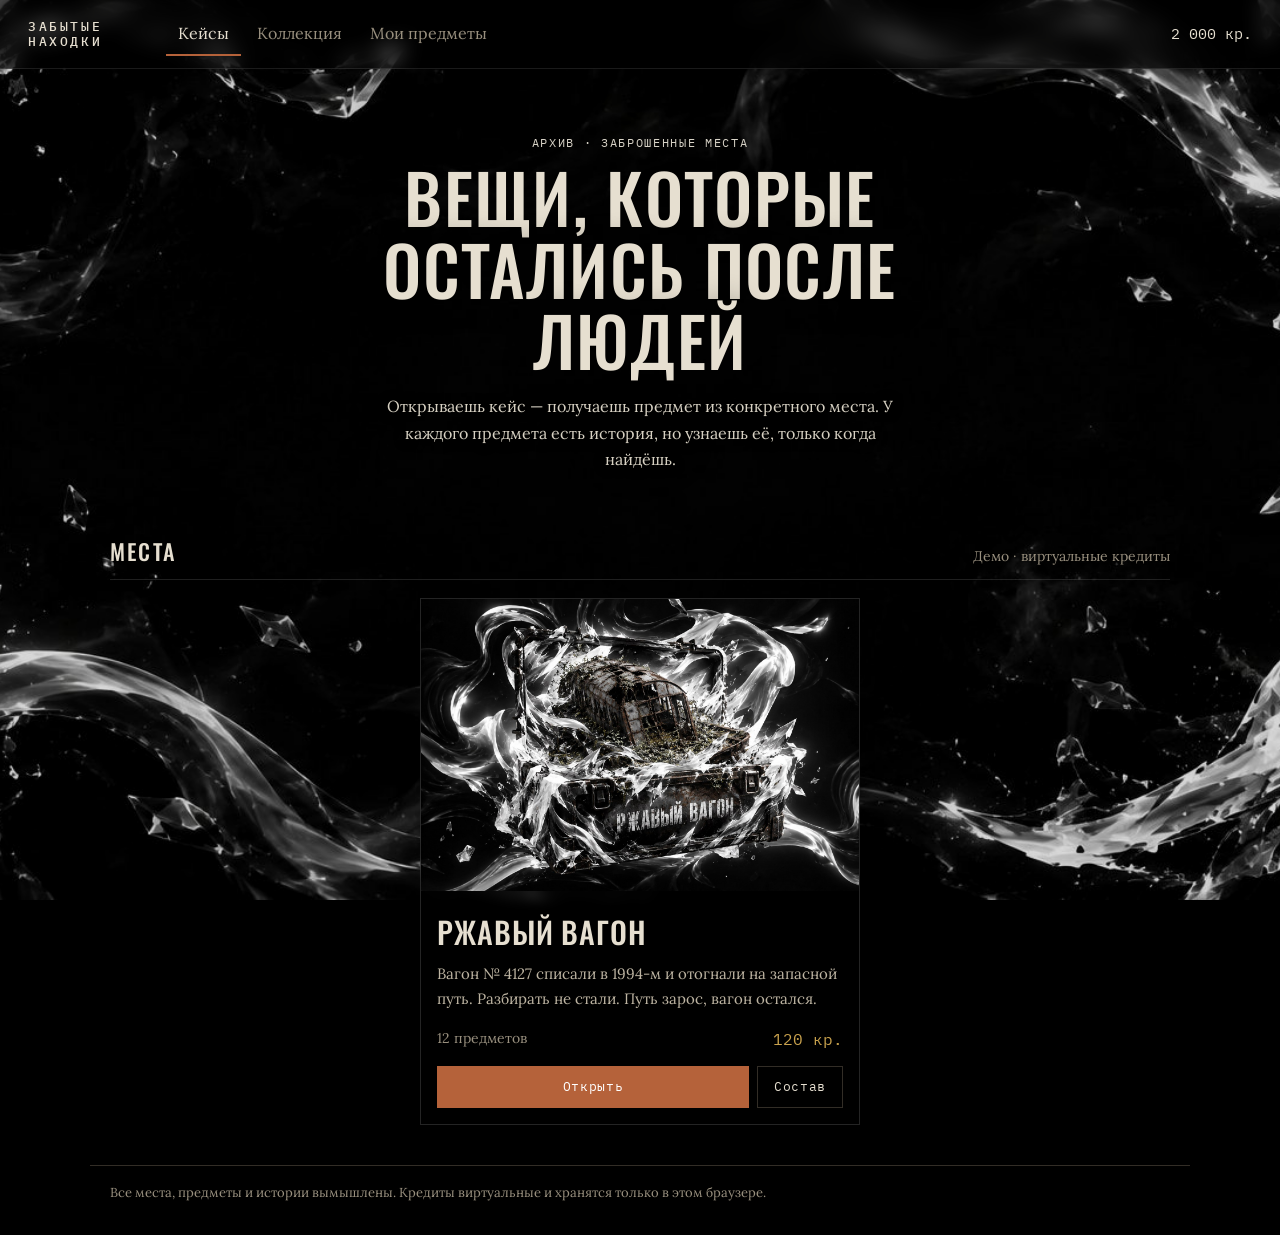
==== index.html @ 63c224f7 "Add files via upload" ====
<!doctype html>
<html lang="ru">
<head>
<meta charset="utf-8">
<meta name="viewport" content="width=device-width, initial-scale=1">
<title>Забытые находки</title>
<link rel="preconnect" href="https://fonts.googleapis.com">
<link rel="preconnect" href="https://fonts.gstatic.com" crossorigin>
<link href="https://fonts.googleapis.com/css2?family=IBM+Plex+Mono:wght@400;500&family=Lora:ital,wght@0,400;0,500;1,400&family=Oswald:wght@400;500;600&display=swap&subset=cyrillic" rel="stylesheet">
<link rel="stylesheet" href="css/style.css">
</head>
<body>
<header class="topbar">
  <div class="brand">Забытые<br>находки</div>
  <nav>
    <button class="active" data-page="cases">Кейсы</button>
    <button data-page="collection">Коллекция</button>
    <button data-page="inventory">Мои предметы</button>
  </nav>
  <div class="balance" id="balance"></div>
</header>

<main>
  <section class="hero">
    <div class="hero-text">
      <p class="label">Архив · заброшенные места</p>
      <h1>Вещи, которые остались после людей</h1>
      <p>Открываешь кейс — получаешь предмет из конкретного места. У каждого предмета есть история, но узнаешь её, только когда найдёшь.</p>
    </div>
  </section>

  <section class="page active" id="page-cases">
    <div class="section-head"><h2>Места</h2><span class="muted">Демо · виртуальные кредиты</span></div>
    <div class="case-grid" id="caseGrid"></div>
  </section>

  <section class="page" id="page-collection">
    <div class="section-head"><h2>Коллекция</h2><span class="muted" id="collectionCount"></span></div>
    <input class="search" id="collectionSearch" placeholder="Найти предмет">
    <div id="collectionBody"></div>
  </section>

  <section class="page" id="page-inventory">
    <div class="section-head"><h2>Мои предметы</h2><span class="muted" id="inventoryCount"></span></div>
    <div class="toolbar">
      <input class="search" id="inventorySearch" placeholder="Поиск в инвентаре">
      <button class="btn ghost" id="sellDupes">Продать дубликаты</button>
      <button class="btn ghost" id="sellAll">Продать всё</button>
    </div>
    <div class="item-grid" id="inventoryGrid"></div>
  </section>
</main>

<footer>Все места, предметы и истории вымышлены. Кредиты виртуальные и хранятся только в этом браузере.</footer>

<div class="backdrop" id="backdrop">
  <div class="modal" role="dialog" aria-modal="true">
    <div id="boxSpin" hidden>
      <p class="label" id="spinCase"></p>
      <div class="roll" id="rollWindow"><div class="track" id="track"></div></div>
      <button class="btn ghost" id="skipBtn">Пропустить</button>
    </div>
    <div id="boxResult" hidden>
      <p class="label" id="resCase"></p>
      <div id="resThumb"></div>
      <h2 id="resName"></h2>
      <p class="rar" id="resRarity"></p>
      <p class="story" id="resStory"></p>
      <p class="muted" id="resChance"></p>
      <div class="actions"><button class="btn ghost" id="resSell"></button><button class="btn" id="resClose">Забрать</button></div>
    </div>
    <div id="boxContents" hidden>
      <h2 id="conTitle"></h2>
      <p class="muted" id="conLead"></p>
      <div id="conList"></div>
      <div class="actions"><button class="btn" id="conOpen"></button><button class="btn ghost" id="conClose">Закрыть</button></div>
    </div>
  </div>
</div>
<div class="toast" id="toast"></div>

<script src="js/data.js"></script>
<script src="js/app.js"></script>
</body>
</html>
---- css/style.css ----
:root{--head:"Oswald","Arial Narrow",Impact,sans-serif;--body:"Lora",Georgia,serif;--mono:"IBM Plex Mono","Courier New",monospace;--bg:#12110f;--panel:#1a1815;--line:#322d26;--text:#e6dfd0;--muted:#988f7e;--rust:#b5623a;
--common:#8f8777;--rare:#6f9aa8;--epic:#9c82b3;--legendary:#c9a24d;--mythic:#c4553a}
*{box-sizing:border-box}
body{margin:0;background:#000 url(../img/bg.jpg) center top/cover fixed no-repeat;color:var(--text);font:16px/1.65 var(--body);min-height:100vh}
body:before{content:"";position:fixed;inset:0;background:radial-gradient(ellipse at center,rgba(0,0,0,.55),rgba(0,0,0,.15) 70%);pointer-events:none;z-index:-1}
button,input{font:inherit;color:inherit}button{cursor:pointer}
h1,h2,h3{font-family:var(--head);font-weight:500;margin:0;letter-spacing:.03em}
[hidden]{display:none!important}
.label,.rar,.num,.balance,.brand,.btn,.tag{font-family:var(--mono)}
.label{font-size:12px;letter-spacing:.14em;text-transform:uppercase;color:var(--rust);margin:0 0 8px}
.muted{color:var(--muted);font-size:14px}

.topbar{position:sticky;top:0;z-index:5;display:flex;align-items:center;gap:28px;padding:12px 28px;background:rgba(0,0,0,.6);backdrop-filter:blur(10px);border-bottom:1px solid rgba(255,255,255,.1)}
.brand{font-size:13px;font-weight:500;line-height:1.2;letter-spacing:.2em;text-transform:uppercase;min-width:110px}
nav{display:flex;gap:4px;flex:1}
nav button{background:none;border:0;border-bottom:2px solid transparent;padding:8px 12px;color:var(--muted)}
nav button:hover{color:var(--text)}
nav button.active{color:var(--text);border-color:var(--rust)}
.balance{font-size:15px;white-space:nowrap}

main{max-width:1100px;margin:0 auto;padding:24px 20px 40px}
.hero{min-height:340px;display:flex;align-items:center;justify-content:center;text-align:center;padding:40px 20px}
.hero-text{max-width:680px}
.hero h1{font-size:clamp(34px,6vw,68px);line-height:1.05;margin-bottom:18px;text-transform:uppercase;letter-spacing:.02em;text-shadow:0 2px 30px #000}
.hero p:last-child{margin:0 auto;max-width:520px;color:#d6d0c2;text-shadow:0 1px 12px #000}
.hero .label{color:#d9d4c8}

.page{display:none}.page.active{display:block}
.section-head{display:flex;justify-content:space-between;align-items:baseline;margin:20px 0 18px;padding-bottom:10px;border-bottom:1px solid rgba(255,255,255,.12)}
.section-head h2{font-size:22px;text-transform:uppercase;letter-spacing:.1em}

.btn{background:var(--rust);border:1px solid var(--rust);color:#fff;padding:9px 16px;font-size:13px;letter-spacing:.05em}
.btn:hover{filter:brightness(1.12)}
.btn.ghost{background:none;border-color:var(--line);color:var(--text)}
.btn.ghost:hover{border-color:var(--muted)}
.search{background:rgba(0,0,0,.6);border:1px solid var(--line);padding:9px 12px;min-width:220px;margin-bottom:16px}
.toolbar{display:flex;gap:8px;flex-wrap:wrap;align-items:flex-start}

.case-grid{display:grid;grid-template-columns:repeat(auto-fit,minmax(320px,440px));justify-content:center;gap:22px}
.case{background:rgba(0,0,0,.6);border:1px solid rgba(255,255,255,.14);backdrop-filter:blur(6px);transition:border-color .2s,transform .2s}
.case:hover{border-color:var(--rust);transform:translateY(-4px)}
.case-img{aspect-ratio:3/2;background:#000 center/cover}
.case-body{padding:16px}
.case h3{font-size:30px;text-transform:uppercase;margin-bottom:6px}
.case p{margin:0 0 14px;color:#bdb4a2;font-size:15px}
.case-foot{display:flex;align-items:center;gap:8px}
.case-foot .meta{flex:1}
.price{font-family:var(--mono);color:var(--legendary)}

.thumb{position:relative;aspect-ratio:4/3;display:grid;place-items:center;overflow:hidden;background:repeating-linear-gradient(135deg,#1d1a16 0 8px,#22201b 8px 16px);border-bottom:2px solid var(--c,var(--common))}
.thumb .num{font-size:13px;letter-spacing:.1em;color:var(--muted);text-align:center;padding:6px}
.thumb img{position:absolute;inset:0;width:100%;height:100%;object-fit:cover}
.thumb.locked .num{opacity:.5}

.common{--c:var(--common)}.rare{--c:var(--rare)}.epic{--c:var(--epic)}.legendary{--c:var(--legendary)}.mythic{--c:var(--mythic)}
.rar{font-size:12px;letter-spacing:.1em;text-transform:uppercase;color:var(--c);margin:0}

.item-grid{display:grid;grid-template-columns:repeat(auto-fill,minmax(210px,1fr));gap:14px}
.card{background:rgba(10,9,8,.78);border:1px solid var(--line);display:flex;flex-direction:column}
.card-body{padding:12px 14px 14px;display:flex;flex-direction:column;gap:6px;flex:1}
.card h3{font-size:20px;line-height:1.2}
.card .tag{font-size:12px;color:var(--muted)}
.card .story{font-size:14px;color:#c4bba9;margin:0;flex:1}
.card.locked{opacity:.6}
.group{margin-bottom:34px}
.group h3{font-size:20px;text-transform:uppercase;margin-bottom:12px;padding-bottom:8px;border-bottom:1px solid var(--line);display:flex;justify-content:space-between}
.empty{color:var(--muted);padding:30px 0}

.backdrop{position:fixed;inset:0;background:rgba(0,0,0,.82);display:none;align-items:center;justify-content:center;padding:16px;z-index:20}
.backdrop.open{display:flex}
.modal{width:min(560px,100%);max-height:92vh;overflow:auto;background:#0c0b0a;border:1px solid var(--line);padding:24px;text-align:center}
.modal h2{font-size:30px;margin:14px 0 4px}
.modal .thumb{max-width:320px;margin:10px auto}
.modal .story{text-align:left;margin:14px 0;color:#d4ccba}
.actions{display:flex;gap:8px;justify-content:center;margin-top:18px}
.roll{position:relative;overflow:hidden;height:150px;margin:16px 0;border:1px solid var(--line);background:#0e0d0b}
.roll:before{content:"";position:absolute;left:50%;top:0;bottom:0;width:2px;margin-left:-1px;background:var(--rust);z-index:2}
.roll:after{content:"";position:absolute;inset:0;z-index:1;pointer-events:none;background:linear-gradient(90deg,#0e0d0b,transparent 22%,transparent 78%,#0e0d0b)}
.track{display:flex;height:100%;will-change:transform}
.cell{flex:0 0 120px;margin:0 5px;align-self:center;background:var(--panel);border:1px solid var(--line)}
.cell .thumb{aspect-ratio:1/1}
.cell small{display:block;padding:5px 6px;font-size:11px;line-height:1.25;text-align:center;height:34px;overflow:hidden}
.row{display:grid;grid-template-columns:64px 1fr auto;gap:12px;align-items:center;padding:8px 0;border-bottom:1px solid var(--line);text-align:left}
.row .thumb{aspect-ratio:1/1}
.row small{display:block;color:var(--muted)}
.toast{position:fixed;bottom:20px;left:50%;transform:translateX(-50%);background:var(--panel);border:1px solid var(--rust);padding:10px 16px;display:none;z-index:30;font-size:14px}
footer{max-width:1100px;text-shadow:0 1px 8px #000;margin:0 auto;padding:16px 20px 32px;color:var(--muted);font-size:13px;border-top:1px solid var(--line)}

@media(max-width:700px){.topbar{flex-wrap:wrap;padding:10px 14px;gap:8px}nav{order:3;width:100%;overflow:auto}.hero{min-height:260px;padding:20px}.item-grid{grid-template-columns:repeat(2,1fr)}}
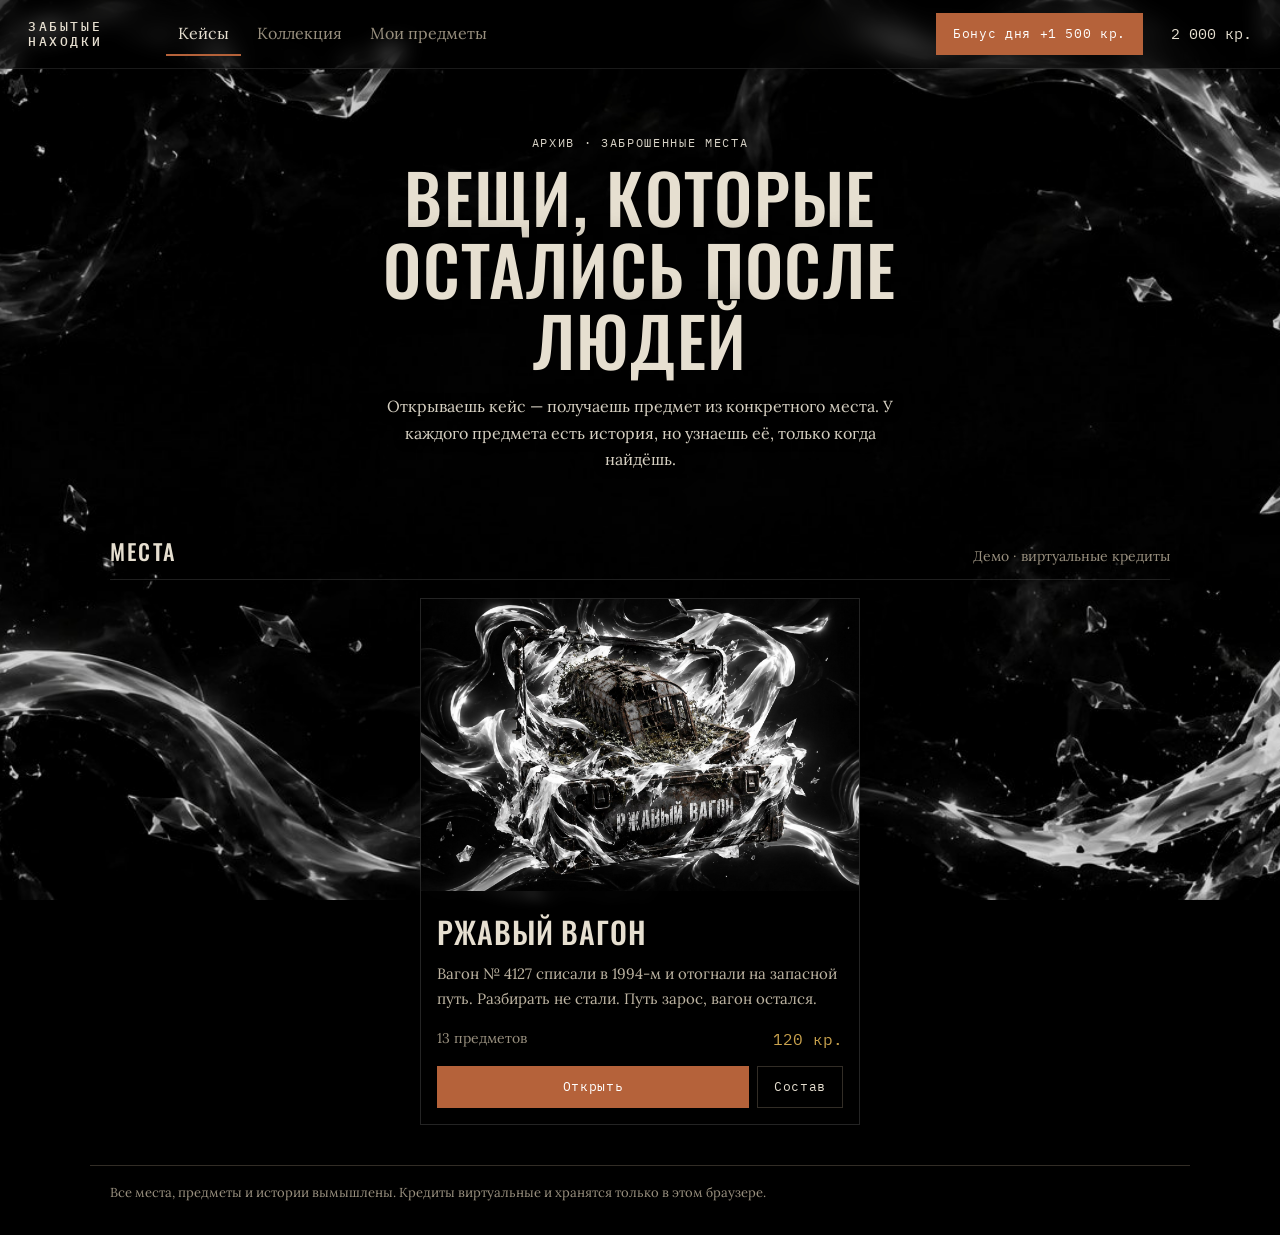
==== commit f5254392: "Add files via upload" ====
--- a/index.html
+++ b/index.html
@@ -17,6 +17,7 @@
     <button data-page="collection">Коллекция</button>
     <button data-page="inventory">Мои предметы</button>
   </nav>
+  <button class="btn bonus" id="bonusBtn"></button>
   <div class="balance" id="balance"></div>
 </header>
 
--- a/css/style.css
+++ b/css/style.css
@@ -17,6 +17,9 @@
 nav button:hover{color:var(--text)}
 nav button.active{color:var(--text);border-color:var(--rust)}
 .balance{font-size:15px;white-space:nowrap}
+.bonus{background:none;border-color:var(--rust);color:var(--text);padding:7px 12px;white-space:nowrap}
+.bonus:hover:not(:disabled){background:var(--rust)}
+.bonus:disabled{border-color:var(--line);color:var(--muted);cursor:default}
 
 main{max-width:1100px;margin:0 auto;padding:24px 20px 40px}
 .hero{min-height:340px;display:flex;align-items:center;justify-content:center;text-align:center;padding:40px 20px}
